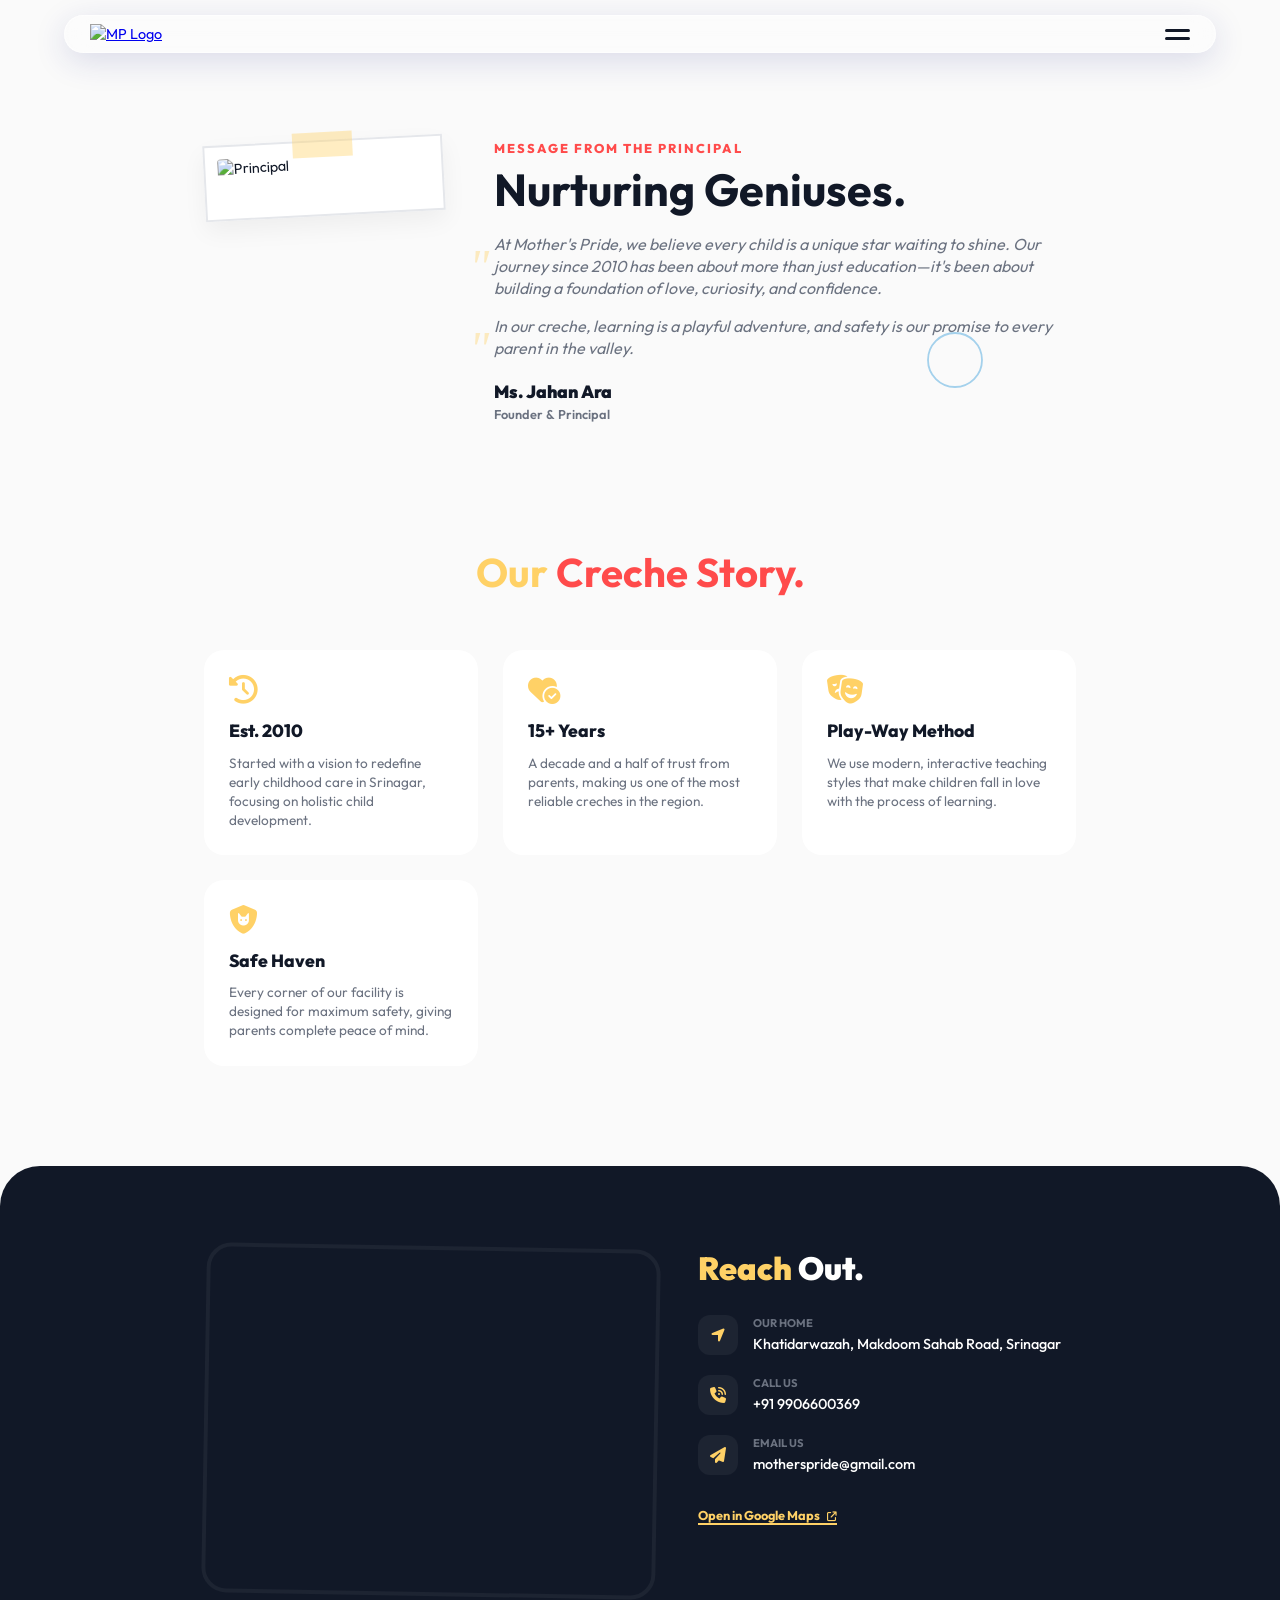
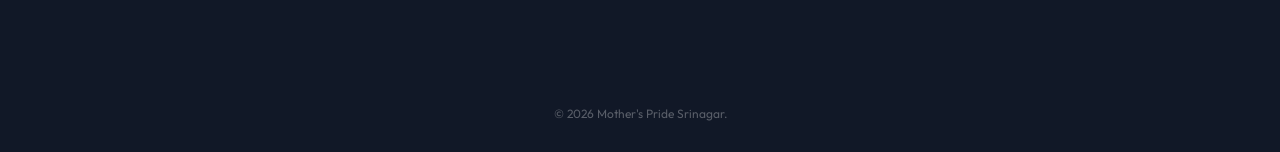
==== about.html @ 542bcaf8 "Add about.html with creche information and layout" ====
<!DOCTYPE html>
<html lang="en">
<head>
    <meta charset="UTF-8">
    <meta name="viewport" content="width=device-width, initial-scale=1.0">
    <title>About Our Creche | Mother's Pride</title>
    <link href="https://fonts.googleapis.com/css2?family=Outfit:wght@300;400;500;600;700;900&display=swap" rel="stylesheet">
    <link href="https://cdnjs.cloudflare.com/ajax/libs/font-awesome/6.5.0/css/all.min.css" rel="stylesheet">
    
    <style>
        :root {
            --primary-yellow: #FFD166;
            --secondary-orange: #FF9F1C;
            --accent-blue: #4EA8DE;
            --accent-pink: #FF99C8;
            --accent-red: #FF4B4B;
            --dark-navy: #111827;
            --light-bg: #FAFAFA;
            --white: #FFFFFF;
            --text-muted: #6B7280;
            --transition: all 0.4s cubic-bezier(0.25, 1, 0.5, 1);
        }

        * { margin: 0; padding: 0; box-sizing: border-box; }
        html { scroll-behavior: smooth; }
        body { font-family: 'Outfit', sans-serif; background-color: var(--light-bg); color: var(--dark-navy); overflow-x: hidden; line-height: 1.4; font-size: 0.9rem; }
        
        .container { max-width: 1000px; margin: 0 auto; padding: 0 5%; }

        /* --- Header --- */
        header.glass-header { position: fixed; top: 15px; left: 50%; transform: translateX(-50%); width: 90%; max-width: 1200px; z-index: 1010; }
        .header-inner { display: flex; justify-content: space-between; align-items: center; padding: 8px 25px; border-radius: 50px; background: rgba(255, 255, 255, 0.4); backdrop-filter: blur(15px); -webkit-backdrop-filter: blur(15px); border: 1px solid rgba(255, 255, 255, 0.5); box-shadow: 0 8px 32px 0 rgba(31, 38, 135, 0.15); }
        .logo-img { height: 30px; cursor: pointer; }
        .hamburger { background: transparent; border: none; cursor: pointer; display: flex; flex-direction: column; gap: 5px; }
        .hamburger .bar { width: 25px; height: 3px; background: var(--dark-navy); border-radius: 3px; transition: var(--transition); }

        /* --- Menu Overlay --- */
        .menu-overlay { position: fixed; top: 0; left: 0; width: 100vw; height: 100vh; background: var(--primary-yellow); z-index: 1009; display: flex; flex-direction: column; justify-content: center; padding: 0 10%; clip-path: circle(0% at 100% 0%); transition: clip-path 0.8s cubic-bezier(0.77, 0, 0.175, 1); }
        .menu-overlay.active { clip-path: circle(150% at 100% 0%); }
        .menu-item { font-size: clamp(2rem, 4vw, 3.5rem); font-weight: 900; text-decoration: none; color: var(--dark-navy); display: block; margin-bottom: 15px; transform: translateY(25px); opacity: 0; transition: var(--transition); }
        .menu-overlay.active .menu-item { transform: translateY(0); opacity: 1; }
        .menu-item:hover { color: var(--white); padding-left: 20px; }
        .menu-num { font-size: 0.9rem; font-weight: 500; vertical-align: middle; margin-right: 12px; }

        /* --- Doodle Art Background --- */
        .bg-doodles { position: fixed; top: 0; left: 0; width: 100%; height: 100%; z-index: -1; pointer-events: none; opacity: 0.5; }

        /* --- Principal's Message (Passport Style) --- */
        .principal-section { padding: 140px 0 60px; }
        .principal-flex { display: flex; gap: 50px; align-items: flex-start; }
        
        .image-frame { flex-shrink: 0; width: 240px; background: white; padding: 12px 12px 40px 12px; border: 2px solid #E5E7EB; transform: rotate(-3deg); box-shadow: 0 10px 25px rgba(0,0,0,0.05); position: relative; }
        .image-frame::before { content: ''; position: absolute; top: -10px; left: 50%; transform: translateX(-50%); width: 60px; height: 25px; background: rgba(255, 209, 102, 0.4); z-index: 3; } /* Tape Doodle */
        .principal-photo { width: 100%; height: 220px; object-fit: cover; border-radius: 4px; }
        
        .principal-text { flex: 1; }
        .principal-text h4 { color: var(--accent-red); font-size: 0.8rem; text-transform: uppercase; letter-spacing: 2px; margin-bottom: 10px; font-weight: 800; }
        .principal-text h1 { font-size: 2.8rem; line-height: 1; margin-bottom: 20px; position: relative; }
        .principal-text p { font-size: 1rem; color: var(--text-muted); font-style: italic; margin-bottom: 15px; position: relative; }
        .principal-text p::before { content: '"'; position: absolute; left: -25px; top: 0; font-size: 3rem; color: var(--primary-yellow); opacity: 0.4; font-family: serif; }

        /* --- Story Timeline Section --- */
        .story-section { padding: 60px 0; position: relative; }
        .story-title { text-align: center; font-size: 2.5rem; margin-bottom: 50px; }
        .story-title span.yellow { color: var(--primary-yellow); }
        .story-title span.red { color: var(--accent-red); }

        .story-grid { display: grid; grid-template-columns: repeat(auto-fit, minmax(220px, 1fr)); gap: 25px; }
        .story-card { background: var(--white); padding: 25px; border-radius: 20px; border: 2px dashed var(--border-color); transition: 0.3s; position: relative; }
        .story-card:hover { border-color: var(--primary-yellow); transform: translateY(-5px); border-style: solid; }
        .story-card i { font-size: 1.8rem; color: var(--primary-yellow); margin-bottom: 15px; display: block; }
        .story-card h3 { font-size: 1.1rem; margin-bottom: 10px; font-weight: 800; }
        .story-card p { font-size: 0.85rem; color: var(--text-muted); }

        /* --- Contact & Location --- */
        .contact-section { padding: 80px 0; background: var(--dark-navy); color: white; border-radius: 40px 40px 0 0; margin-top: 40px; }
        .contact-grid { display: grid; grid-template-columns: 1.2fr 1fr; gap: 40px; }
        
        .map-box { border-radius: 25px; overflow: hidden; height: 350px; border: 4px solid rgba(255,255,255,0.05); transform: rotate(1deg); }
        .map-box iframe { width: 100%; height: 100%; border: none; }

        .contact-info h2 { font-size: 2rem; color: var(--primary-yellow); margin-bottom: 25px; font-weight: 900; }
        .contact-row { display: flex; align-items: center; gap: 15px; margin-bottom: 20px; }
        .icon-circle { width: 40px; height: 40px; background: rgba(255,255,255,0.05); border-radius: 12px; display: flex; align-items: center; justify-content: center; color: var(--primary-yellow); font-size: 1rem; }
        .text-group h5 { font-size: 0.7rem; color: var(--text-muted); text-transform: uppercase; margin-bottom: 2px; }
        .text-group p { font-size: 0.9rem; font-weight: 500; }

        /* Floating Doodle Elements */
        .zig-zag { position: absolute; width: 80px; opacity: 0.3; }

        @media (max-width: 850px) {
            .principal-flex { flex-direction: column; align-items: center; text-align: center; }
            .principal-text p::before { display: none; }
            .contact-grid { grid-template-columns: 1fr; }
            .image-frame { width: 200px; margin-bottom: 20px; }
            .principal-text h1 { font-size: 2.2rem; }
        }
    </style>
</head>
<body>

    <!-- Header -->
    <header class="glass-header">
        <div class="header-inner">
            <a href="index.html" class="logo"><img src="logo1.png" alt="MP Logo" class="logo-img"></a>
            <button class="hamburger" id="menu-toggle"><div class="bar"></div><div class="bar"></div></button>
        </div>
    </header>

    <!-- Menu Overlay -->
    <div class="menu-overlay">
        <div class="menu-content">
            <a href="index.html" class="menu-item"><span class="menu-num">00</span> Home</a>
            <a href="index.html#notice" class="menu-item"><span class="menu-num">01</span> Notice</a>
            <a href="info.html#admission" class="menu-item"><span class="menu-num">02</span> Admission</a>
            <a href="#" class="menu-item close-overlay"><span class="menu-num">03</span> About Us</a>
            <a href="index.html#activities" class="menu-item"><span class="menu-num">04</span> Activities</a>
            <a href="success.html" class="menu-item"><span class="menu-num">05</span> Student Success</a>
        </div>
    </div>

    <!-- Artistic Background Doodles -->
    <svg class="bg-doodles" viewBox="0 0 1000 1000" xmlns="http://www.w3.org/2000/svg">
        <path d="M50 200 Q 100 150 150 200 T 250 200" fill="none" stroke="#FFD166" stroke-width="3" stroke-dasharray="8 8"/>
        <circle cx="850" cy="400" r="30" fill="none" stroke="#4EA8DE" stroke-width="2"/>
        <path d="M800 800 L 850 750 L 900 800" fill="none" stroke="#FF99C8" stroke-width="4"/>
    </svg>

    <!-- Principal Section -->
    <section class="principal-section">
        <div class="container">
            <div class="principal-flex">
                <div class="image-frame">
                    <!-- Placeholder for principal.png - update with your real image path -->
                    <img src="principal.png" alt="Principal" class="principal-photo">
                </div>
                <div class="principal-text">
                    <h4>Message from the Principal</h4>
                    <h1>Nurturing <span class="highlight">Geniuses.</span></h1>
                    <p>At Mother's Pride, we believe every child is a unique star waiting to shine. Our journey since 2010 has been about more than just education—it's been about building a foundation of love, curiosity, and confidence.</p>
                    <p>In our creche, learning is a playful adventure, and safety is our promise to every parent in the valley.</p>
                    <div style="margin-top: 20px;">
                        <span style="font-weight: 900; font-size: 1.1rem;">Ms. Jahan Ara</span><br>
                        <span style="color: var(--text-muted); font-weight: 600; font-size: 0.8rem;">Founder & Principal</span>
                    </div>
                </div>
            </div>
        </div>
    </section>

    <!-- About Story Section -->
    <section class="story-section">
        <div class="container">
            <h2 class="story-title">
                <span class="yellow">Our</span> <span class="red">Creche Story.</span>
            </h2>
            
            <div class="story-grid">
                <div class="story-card">
                    <i class="fa-solid fa-clock-rotate-left"></i>
                    <h3>Est. 2010</h3>
                    <p>Started with a vision to redefine early childhood care in Srinagar, focusing on holistic child development.</p>
                </div>
                <div class="story-card">
                    <i class="fa-solid fa-heart-circle-check"></i>
                    <h3>15+ Years</h3>
                    <p>A decade and a half of trust from parents, making us one of the most reliable creches in the region.</p>
                </div>
                <div class="story-card">
                    <i class="fa-solid fa-masks-theater"></i>
                    <h3>Play-Way Method</h3>
                    <p>We use modern, interactive teaching styles that make children fall in love with the process of learning.</p>
                </div>
                <div class="story-card">
                    <i class="fa-solid fa-shield-cat"></i>
                    <h3>Safe Haven</h3>
                    <p>Every corner of our facility is designed for maximum safety, giving parents complete peace of mind.</p>
                </div>
            </div>
        </div>
    </section>

    <!-- Contact & Location -->
    <section class="contact-section">
        <div class="container">
            <div class="contact-grid">
                <div class="map-area">
                    <div class="map-box">
                        <!-- Embedded Google Map -->
                        <iframe src="https://www.google.com/maps/embed?pb=!1m18!1m12!1m3!1d3303.626!2d74.821!3d34.104!2m3!1f0!2f0!3f0!3m2!1i1024!2i768!4f13.1!3m3!1m2!1s0x38e18599424c5385%3A0xe5a14d59a8c1737!2sMother&#39;s%20Pride!5e0!3m2!1sen!2sin!4v1715545000000" allowfullscreen="" loading="lazy"></iframe>
                    </div>
                </div>
                <div class="contact-info">
                    <h2>Reach <span style="color: white;">Out.</span></h2>
                    
                    <div class="contact-row">
                        <div class="icon-circle"><i class="fa-solid fa-location-arrow"></i></div>
                        <div class="text-group">
                            <h5>Our Home</h5>
                            <p>Khatidarwazah, Makdoom Sahab Road, Srinagar</p>
                        </div>
                    </div>

                    <div class="contact-row">
                        <div class="icon-circle"><i class="fa-solid fa-phone-volume"></i></div>
                        <div class="text-group">
                            <h5>Call Us</h5>
                            <p>+91 9906600369</p>
                        </div>
                    </div>

                    <div class="contact-row">
                        <div class="icon-circle"><i class="fa-solid fa-paper-plane"></i></div>
                        <div class="text-group">
                            <h5>Email Us</h5>
                            <p>motherspride@gmail.com</p>
                        </div>
                    </div>

                    <div style="margin-top: 30px;">
                        <a href="https://maps.app.goo.gl/FvddAiVvUE5b6aaj7" target="_blank" style="color: var(--primary-yellow); font-weight: 700; text-decoration: none; font-size: 0.8rem; border-bottom: 2px solid;">Open in Google Maps <i class="fa-solid fa-external-link" style="font-size: 0.6rem; margin-left: 5px;"></i></a>
                    </div>
                </div>
            </div>
        </div>
    </section>

    <footer style="text-align: center; padding: 30px 0; background: var(--dark-navy); color: rgba(255,255,255,0.3); font-size: 0.75rem;">
        &copy; 2026 Mother's Pride Srinagar.
    </footer>

    <script>
        const menuToggle = document.getElementById('menu-toggle');
        const menuOverlay = document.querySelector('.menu-overlay');
        function toggleMenu() {
            menuOverlay.classList.toggle('active');
            const bars = menuToggle.querySelectorAll('.bar');
            if (menuOverlay.classList.contains('active')) {
                bars[0].style.transform = 'translateY(4px) rotate(45deg)';
                bars[1].style.transform = 'translateY(-4px) rotate(-45deg)';
            } else {
                bars[0].style.transform = 'none';
                bars[1].style.transform = 'none';
            }
        }
        menuToggle.addEventListener('click', toggleMenu);
        document.querySelector('.close-overlay').addEventListener('click', toggleMenu);
    </script>
</body>
</html>
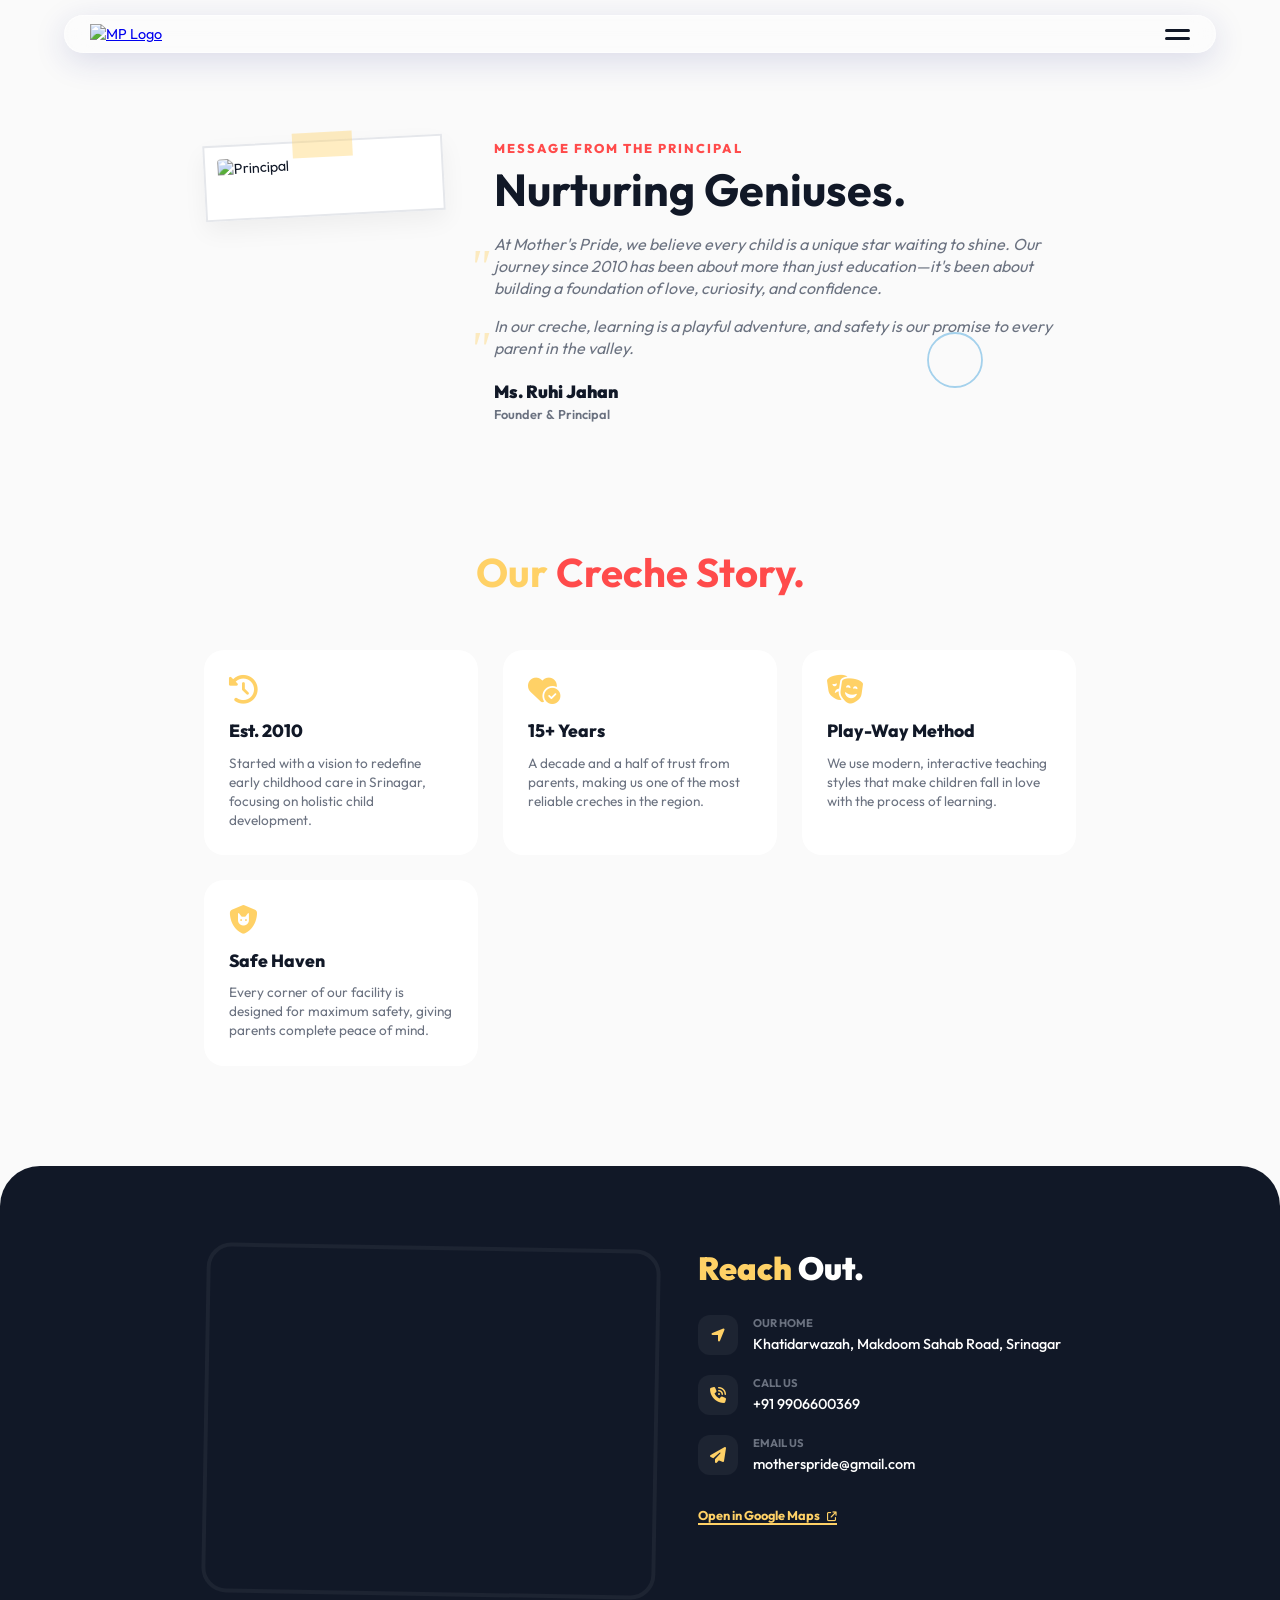
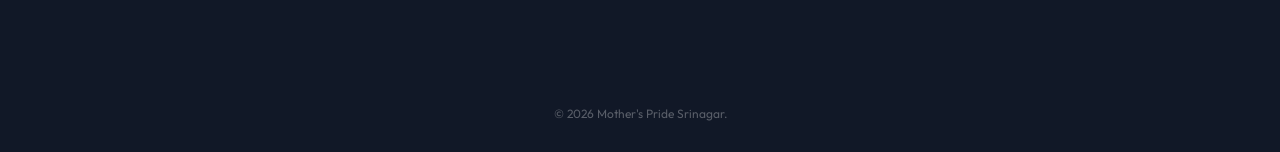
==== commit aacf639e: "Update about.html" ====
--- a/about.html
+++ b/about.html
@@ -50,7 +50,7 @@
         .principal-flex { display: flex; gap: 50px; align-items: flex-start; }
         
         .image-frame { flex-shrink: 0; width: 240px; background: white; padding: 12px 12px 40px 12px; border: 2px solid #E5E7EB; transform: rotate(-3deg); box-shadow: 0 10px 25px rgba(0,0,0,0.05); position: relative; }
-        .image-frame::before { content: ''; position: absolute; top: -10px; left: 50%; transform: translateX(-50%); width: 60px; height: 25px; background: rgba(255, 209, 102, 0.4); z-index: 3; } /* Tape Doodle */
+        .image-frame::before { content: ''; position: absolute; top: -10px; left: 50%; transform: translateX(-50%); width: 60px; height: 25px; background: rgba(255, 209, 102, 0.4); z-index: 3; } 
         .principal-photo { width: 100%; height: 220px; object-fit: cover; border-radius: 4px; }
         
         .principal-text { flex: 1; }
@@ -84,9 +84,6 @@
         .icon-circle { width: 40px; height: 40px; background: rgba(255,255,255,0.05); border-radius: 12px; display: flex; align-items: center; justify-content: center; color: var(--primary-yellow); font-size: 1rem; }
         .text-group h5 { font-size: 0.7rem; color: var(--text-muted); text-transform: uppercase; margin-bottom: 2px; }
         .text-group p { font-size: 0.9rem; font-weight: 500; }
-
-        /* Floating Doodle Elements */
-        .zig-zag { position: absolute; width: 80px; opacity: 0.3; }
 
         @media (max-width: 850px) {
             .principal-flex { flex-direction: column; align-items: center; text-align: center; }
@@ -107,12 +104,12 @@
         </div>
     </header>
 
-    <!-- Menu Overlay -->
+    <!-- Menu Overlay (UPDATED LINKS) -->
     <div class="menu-overlay">
         <div class="menu-content">
             <a href="index.html" class="menu-item"><span class="menu-num">00</span> Home</a>
             <a href="index.html#notice" class="menu-item"><span class="menu-num">01</span> Notice</a>
-            <a href="info.html#admission" class="menu-item"><span class="menu-num">02</span> Admission</a>
+            <a href="form.html" class="menu-item"><span class="menu-num">02</span> Admission Form</a>
             <a href="#" class="menu-item close-overlay"><span class="menu-num">03</span> About Us</a>
             <a href="index.html#activities" class="menu-item"><span class="menu-num">04</span> Activities</a>
             <a href="success.html" class="menu-item"><span class="menu-num">05</span> Student Success</a>
@@ -131,7 +128,6 @@
         <div class="container">
             <div class="principal-flex">
                 <div class="image-frame">
-                    <!-- Placeholder for principal.png - update with your real image path -->
                     <img src="principal.png" alt="Principal" class="principal-photo">
                 </div>
                 <div class="principal-text">
@@ -140,7 +136,7 @@
                     <p>At Mother's Pride, we believe every child is a unique star waiting to shine. Our journey since 2010 has been about more than just education—it's been about building a foundation of love, curiosity, and confidence.</p>
                     <p>In our creche, learning is a playful adventure, and safety is our promise to every parent in the valley.</p>
                     <div style="margin-top: 20px;">
-                        <span style="font-weight: 900; font-size: 1.1rem;">Ms. Jahan Ara</span><br>
+                        <span style="font-weight: 900; font-size: 1.1rem;">Ms. Ruhi Jahan</span><br>
                         <span style="color: var(--text-muted); font-weight: 600; font-size: 0.8rem;">Founder & Principal</span>
                     </div>
                 </div>
@@ -186,7 +182,6 @@
             <div class="contact-grid">
                 <div class="map-area">
                     <div class="map-box">
-                        <!-- Embedded Google Map -->
                         <iframe src="https://www.google.com/maps/embed?pb=!1m18!1m12!1m3!1d3303.626!2d74.821!3d34.104!2m3!1f0!2f0!3f0!3m2!1i1024!2i768!4f13.1!3m3!1m2!1s0x38e18599424c5385%3A0xe5a14d59a8c1737!2sMother&#39;s%20Pride!5e0!3m2!1sen!2sin!4v1715545000000" allowfullscreen="" loading="lazy"></iframe>
                     </div>
                 </div>
